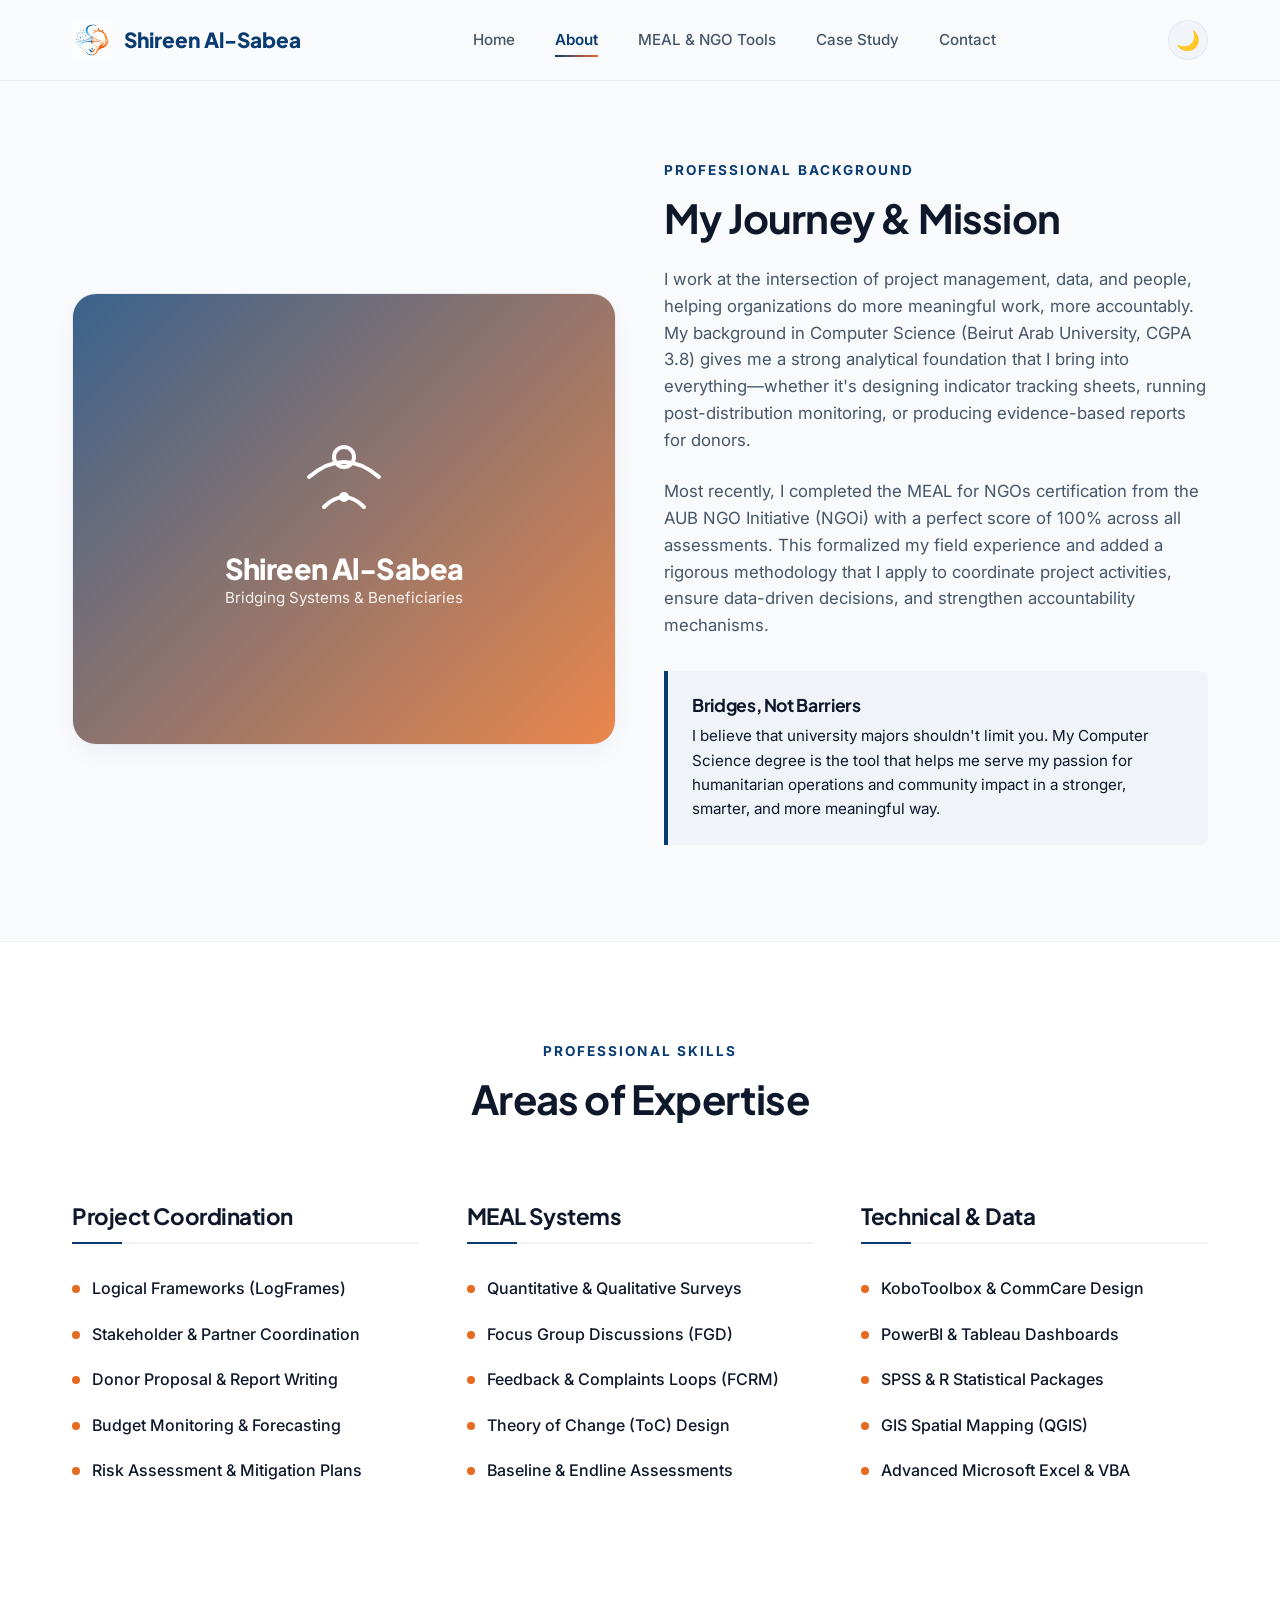
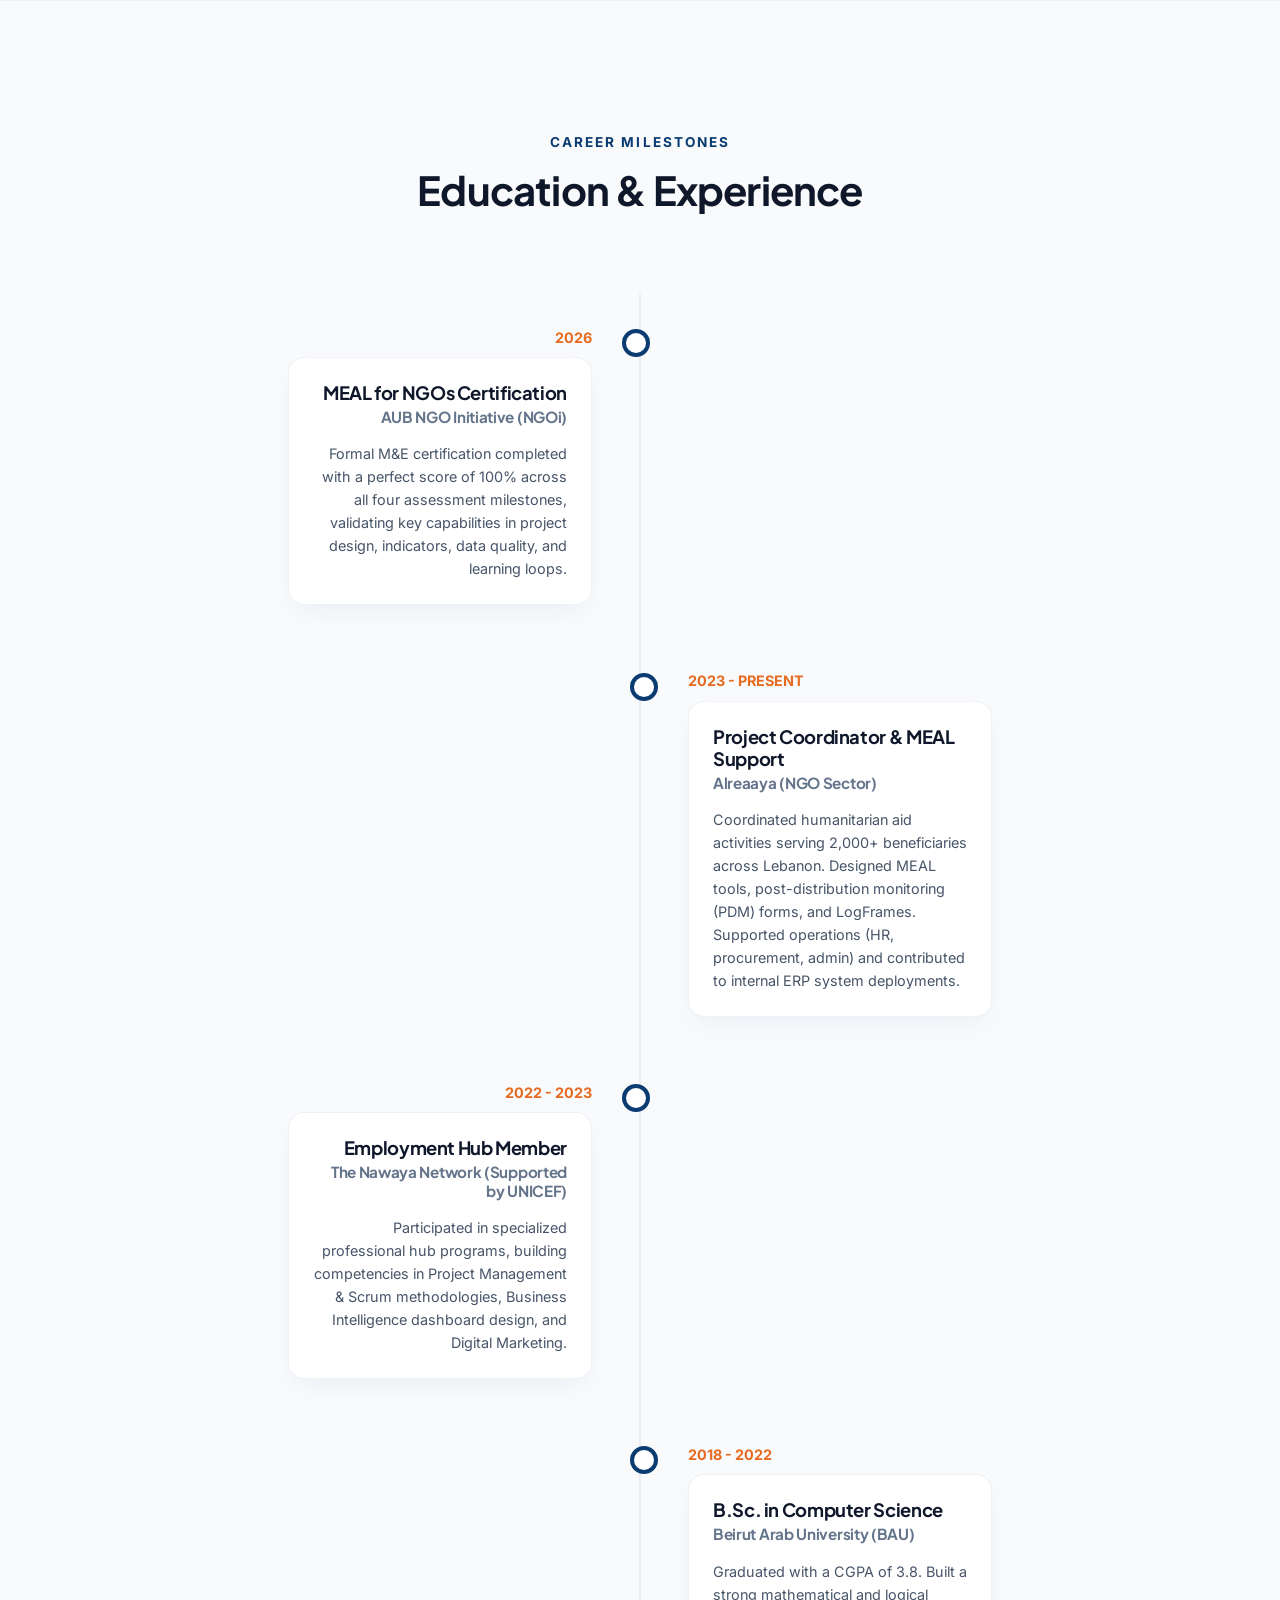
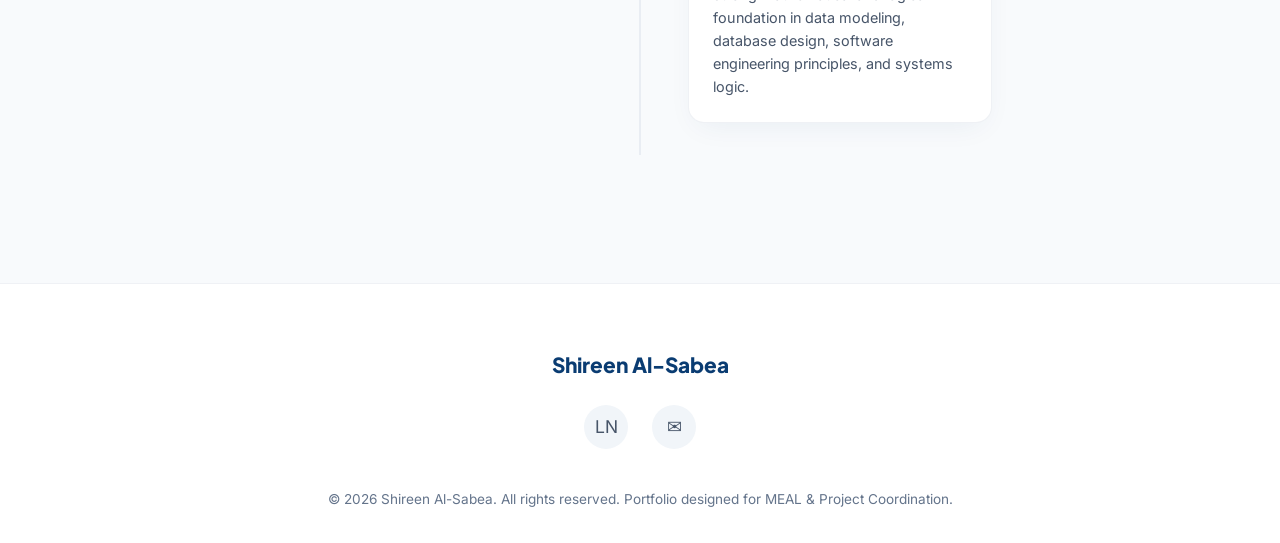
==== about.html @ cafe4083 "Add files via upload" ====
<!DOCTYPE html>
<html lang="en">
<head>
    <meta charset="UTF-8">
    <meta name="viewport" content="width=device-width, initial-scale=1.0">
    <title>About Shireen Al-Sabea | MEAL & Projects Coordinator</title>
    <meta name="description" content="Learn more about Shireen Al-Sabea's background, professional experience, skills, and ethics in Monitoring, Evaluation, and Project Coordination.">
    <link rel="stylesheet" href="css/style.css">
</head>
<body>

    <!-- Header Navigation -->
    <header class="header">
        <div class="container nav-container">
            <a href="index.html" class="logo-link">
                <div class="logo-img-container" style="position: relative; width: 40px; height: 40px;">
                    <img src="assets/logo.png" alt="Shireen Al-Sabea Logo" class="logo-img" style="position: absolute; top:0; left:0; width:100%; height:100%; object-fit:contain; z-index:2;" onerror="this.style.opacity='0';">
                    <svg viewBox="0 0 100 100" style="position: absolute; top:0; left:0; width:100%; height:100%; fill:none; stroke-linecap:round; stroke-linejoin:round; z-index:1;">
                        <path d="M50,12 C75,12 80,32 50,50 C20,68 25,88 50,88" stroke="url(#logo-grad)" stroke-width="4" stroke-linecap="round" opacity="0.85"/>
                        <line x1="26" y1="36" x2="16" y2="48" stroke="#0A3C72" stroke-width="1.5"/>
                        <line x1="16" y1="48" x2="28" y2="60" stroke="#0A3C72" stroke-width="1.5"/>
                        <line x1="26" y1="36" x2="28" y2="60" stroke="#0A3C72" stroke-width="1.5"/>
                        <circle cx="26" cy="36" r="3.5" fill="#0A3C72"/>
                        <circle cx="16" cy="48" r="3.5" fill="#0A3C72"/>
                        <circle cx="28" cy="60" r="3.5" fill="#0A3C72"/>
                        <circle cx="74" cy="36" r="4.5" fill="#E66A1F"/>
                        <path d="M65,48 Q74,42 83,48" stroke="#E66A1F" stroke-width="2.5"/>
                        <path d="M60,62 Q74,52 88,62" stroke="#E66A1F" stroke-width="2.5"/>
                        <path d="M22,54 Q50,32 78,54" stroke="#0A3C72" stroke-width="3"/>
                        <path d="M22,60 Q50,42 78,60" stroke="#E66A1F" stroke-width="3"/>
                        <line x1="50" y1="39" x2="50" y2="51" stroke="#0A3C72" stroke-width="2.5"/>
                        <defs>
                            <linearGradient id="logo-grad" x1="0%" y1="0%" x2="100%" y2="100%">
                                <stop offset="0%" stop-color="#0A3C72"/>
                                <stop offset="100%" stop-color="#E66A1F"/>
                            </linearGradient>
                        </defs>
                    </svg>
                </div>
                <span>Shireen Al-Sabea</span>
            </a>
            
            <nav class="nav-links-wrapper">
                <ul class="nav-links">
                    <li class="nav-item"><a href="index.html">Home</a></li>
                    <li class="nav-item"><a href="about.html" class="active">About</a></li>
                    <li class="nav-item"><a href="tools.html">MEAL & NGO Tools</a></li>
                    <li class="nav-item"><a href="case-study.html">Case Study</a></li>
                    <li class="nav-item"><a href="contact.html">Contact</a></li>
                </ul>
            </nav>

            <div class="nav-controls">
                <button class="theme-toggle" aria-label="Toggle Theme">
                    <span class="moon-icon">🌙</span>
                    <span class="sun-icon">☀️</span>
                </button>
                <button class="menu-btn" aria-label="Open Mobile Menu">☰</button>
            </div>
        </div>
    </header>

    <!-- About Hero Section -->
    <section class="section about-hero">
        <div class="container grid-2">
            <div class="reveal-left active">
                <div class="about-img-wrapper">
                    <!-- Placeholder containing thematic visuals -->
                    <div class="about-img-placeholder">
                        <svg viewBox="0 0 100 100" width="100" height="100" style="fill:none; stroke-linecap:round; stroke-linejoin:round; margin-bottom: 1.5rem;">
                            <path d="M15,50 Q50,20 85,50" stroke="#ffffff" stroke-width="4"/>
                            <circle cx="50" cy="30" r="10" stroke="#ffffff" stroke-width="4"/>
                            <path d="M30,80 Q50,60 70,80" stroke="#ffffff" stroke-width="4"/>
                            <circle cx="50" cy="70" r="5" fill="#ffffff"/>
                        </svg>
                        <h3 style="font-family: var(--font-heading); font-size: 1.8rem; font-weight: 800; color: #ffffff;">Shireen Al-Sabea</h3>
                        <p style="color: rgba(255, 255, 255, 0.9); font-size: 0.95rem;">Bridging Systems &amp; Beneficiaries</p>
                    </div>
                </div>
            </div>
            
            <div class="about-details reveal-right active">
                <span class="section-tag">Professional Background</span>
                <h1 class="section-title">My Journey &amp; Mission</h1>
                <p style="color: var(--text-secondary); margin-bottom: 1.5rem; font-size: 1.05rem;">
                    I work at the intersection of project management, data, and people, helping organizations do more meaningful work, more accountably. My background in Computer Science (Beirut Arab University, CGPA 3.8) gives me a strong analytical foundation that I bring into everything—whether it's designing indicator tracking sheets, running post-distribution monitoring, or producing evidence-based reports for donors.
                </p>
                <p style="color: var(--text-secondary); margin-bottom: 2rem; font-size: 1.05rem;">
                    Most recently, I completed the MEAL for NGOs certification from the AUB NGO Initiative (NGOi) with a perfect score of 100% across all assessments. This formalized my field experience and added a rigorous methodology that I apply to coordinate project activities, ensure data-driven decisions, and strengthen accountability mechanisms.
                </p>
                <div class="callout" style="margin-top: 0;">
                    <h4>Bridges, Not Barriers</h4>
                    <p>I believe that university majors shouldn't limit you. My Computer Science degree is the tool that helps me serve my passion for humanitarian operations and community impact in a stronger, smarter, and more meaningful way.</p>
                </div>
            </div>
        </div>
    </section>

    <!-- Skills Matrix Section -->
    <section class="skills-matrix-section">
        <div class="container">
            <div style="text-align: center; margin-bottom: 5rem;">
                <span class="section-tag">Professional Skills</span>
                <h2 class="section-title">Areas of Expertise</h2>
            </div>
            
            <div class="skills-grid reveal stagger-child">
                <!-- PM / Coordination -->
                <div class="skills-col">
                    <h3>Project Coordination</h3>
                    <div class="skill-list-item">
                        <span class="skill-dot"></span>
                        <span>Logical Frameworks (LogFrames)</span>
                    </div>
                    <div class="skill-list-item">
                        <span class="skill-dot"></span>
                        <span>Stakeholder &amp; Partner Coordination</span>
                    </div>
                    <div class="skill-list-item">
                        <span class="skill-dot"></span>
                        <span>Donor Proposal &amp; Report Writing</span>
                    </div>
                    <div class="skill-list-item">
                        <span class="skill-dot"></span>
                        <span>Budget Monitoring &amp; Forecasting</span>
                    </div>
                    <div class="skill-list-item">
                        <span class="skill-dot"></span>
                        <span>Risk Assessment &amp; Mitigation Plans</span>
                    </div>
                </div>
                
                <!-- MEAL -->
                <div class="skills-col">
                    <h3>MEAL Systems</h3>
                    <div class="skill-list-item">
                        <span class="skill-dot"></span>
                        <span>Quantitative &amp; Qualitative Surveys</span>
                    </div>
                    <div class="skill-list-item">
                        <span class="skill-dot"></span>
                        <span>Focus Group Discussions (FGD)</span>
                    </div>
                    <div class="skill-list-item">
                        <span class="skill-dot"></span>
                        <span>Feedback &amp; Complaints Loops (FCRM)</span>
                    </div>
                    <div class="skill-list-item">
                        <span class="skill-dot"></span>
                        <span>Theory of Change (ToC) Design</span>
                    </div>
                    <div class="skill-list-item">
                        <span class="skill-dot"></span>
                        <span>Baseline &amp; Endline Assessments</span>
                    </div>
                </div>
                
                <!-- Technical / Analytical -->
                <div class="skills-col">
                    <h3>Technical &amp; Data</h3>
                    <div class="skill-list-item">
                        <span class="skill-dot"></span>
                        <span>KoboToolbox &amp; CommCare Design</span>
                    </div>
                    <div class="skill-list-item">
                        <span class="skill-dot"></span>
                        <span>PowerBI &amp; Tableau Dashboards</span>
                    </div>
                    <div class="skill-list-item">
                        <span class="skill-dot"></span>
                        <span>SPSS &amp; R Statistical Packages</span>
                    </div>
                    <div class="skill-list-item">
                        <span class="skill-dot"></span>
                        <span>GIS Spatial Mapping (QGIS)</span>
                    </div>
                    <div class="skill-list-item">
                        <span class="skill-dot"></span>
                        <span>Advanced Microsoft Excel &amp; VBA</span>
                    </div>
                </div>
            </div>
        </div>
    </section>

    <!-- Professional Timeline -->
    <section class="section">
        <div class="container">
            <div style="text-align: center; margin-bottom: 5rem;">
                <span class="section-tag">Career Milestones</span>
                <h2 class="section-title">Education &amp; Experience</h2>
            </div>
            
            <div class="timeline reveal">
                <!-- Timeline Item 1 -->
                <div class="timeline-item left">
                    <div class="timeline-date">2026</div>
                    <div class="timeline-content">
                        <h4>MEAL for NGOs Certification</h4>
                        <h5>AUB NGO Initiative (NGOi)</h5>
                        <p>Formal M&amp;E certification completed with a perfect score of 100% across all four assessment milestones, validating key capabilities in project design, indicators, data quality, and learning loops.</p>
                    </div>
                </div>

                <!-- Timeline Item 2 -->
                <div class="timeline-item right">
                    <div class="timeline-date">2023 - PRESENT</div>
                    <div class="timeline-content">
                        <h4>Project Coordinator &amp; MEAL Support</h4>
                        <h5>Alreaaya (NGO Sector)</h5>
                        <p>Coordinated humanitarian aid activities serving 2,000+ beneficiaries across Lebanon. Designed MEAL tools, post-distribution monitoring (PDM) forms, and LogFrames. Supported operations (HR, procurement, admin) and contributed to internal ERP system deployments.</p>
                    </div>
                </div>
                
                <!-- Timeline Item 3 -->
                <div class="timeline-item left">
                    <div class="timeline-date">2022 - 2023</div>
                    <div class="timeline-content">
                        <h4>Employment Hub Member</h4>
                        <h5>The Nawaya Network (Supported by UNICEF)</h5>
                        <p>Participated in specialized professional hub programs, building competencies in Project Management &amp; Scrum methodologies, Business Intelligence dashboard design, and Digital Marketing.</p>
                    </div>
                </div>
                
                <!-- Timeline Item 4 -->
                <div class="timeline-item right">
                    <div class="timeline-date">2018 - 2022</div>
                    <div class="timeline-content">
                        <h4>B.Sc. in Computer Science</h4>
                        <h5>Beirut Arab University (BAU)</h5>
                        <p>Graduated with a CGPA of 3.8. Built a strong mathematical and logical foundation in data modeling, database design, software engineering principles, and systems logic.</p>
                    </div>
                </div>
            </div>
        </div>
    </section>

    <!-- Footer -->
    <footer class="footer">
        <div class="container">
            <a href="index.html" class="footer-logo">
                <span style="color: var(--primary-blue)">Shireen Al-Sabea</span>
            </a>
            <ul class="footer-socials">
                <li><a href="https://www.linkedin.com/in/shireenalsabea" target="_blank" aria-label="LinkedIn">LN</a></li>
                <li><a href="mailto:sabeashireen@gmail.com" aria-label="Email">✉</a></li>
            </ul>
            <p class="footer-copyright">&copy; 2026 Shireen Al-Sabea. All rights reserved. Portfolio designed for MEAL &amp; Project Coordination.</p>
        </div>
    </footer>

    <script src="js/main.js"></script>
</body>
</html>
---- css/style.css ----
/* 
   Shireen Al-Sabea - Portfolio CSS
   Designed with a Clean Glassmorphic Aesthetic, Responsive Layouts, and Fluid Animations.
   Colors inspired by the Logo: Deep Blue (Data/Analysis) and Warm Orange (Community/Impact).
*/

@import url('https://fonts.googleapis.com/css2?family=Inter:wght@300;400;500;600;700&family=Plus+Jakarta+Sans:wght@400;500;600;700;800&display=swap');

/* --- Theme Variables --- */
:root {
    /* Color Palette */
    --primary-blue-rgb: 10, 60, 114;
    --primary-blue: rgb(var(--primary-blue-rgb));
    
    --secondary-orange-rgb: 230, 106, 31;
    --secondary-orange: rgb(var(--secondary-orange-rgb));
    
    --accent-blue-rgb: 0, 163, 224;
    --accent-blue: rgb(var(--accent-blue-rgb));

    /* Light Theme Defaults */
    --bg-primary: #f8fafc;
    --bg-secondary: #ffffff;
    --bg-tertiary: #f1f5f9;
    --text-primary: #0f172a;
    --text-secondary: #475569;
    --text-muted: #64748b;
    --border-color: rgba(148, 163, 184, 0.15);
    --glass-bg: rgba(255, 255, 255, 0.7);
    --glass-border: rgba(255, 255, 255, 0.5);
    --glass-shadow: rgba(15, 23, 42, 0.05);
    --card-shadow: 0 10px 30px -10px rgba(10, 60, 114, 0.08);
    --hover-shadow: 0 20px 40px -15px rgba(230, 106, 31, 0.15);
    --navbar-bg: rgba(248, 250, 252, 0.8);

    /* UI Settings */
    --radius-sm: 8px;
    --radius-md: 16px;
    --radius-lg: 24px;
    --transition-fast: 0.2s ease;
    --transition-normal: 0.4s cubic-bezier(0.16, 1, 0.3, 1);
    --transition-slow: 0.6s cubic-bezier(0.16, 1, 0.3, 1);
    --font-heading: 'Plus Jakarta Sans', sans-serif;
    --font-body: 'Inter', sans-serif;
}

[data-theme="dark"] {
    /* Dark Theme Override */
    --bg-primary: #090d16;
    --bg-secondary: #0f172a;
    --bg-tertiary: #1e293b;
    --text-primary: #f8fafc;
    --text-secondary: #cbd5e1;
    --text-muted: #94a3b8;
    --border-color: rgba(255, 255, 255, 0.08);
    --glass-bg: rgba(15, 23, 42, 0.75);
    --glass-border: rgba(255, 255, 255, 0.05);
    --glass-shadow: rgba(0, 0, 0, 0.3);
    --card-shadow: 0 10px 30px -10px rgba(0, 0, 0, 0.3);
    --hover-shadow: 0 20px 40px -15px rgba(230, 106, 31, 0.25);
    --navbar-bg: rgba(9, 13, 22, 0.85);
}

/* --- Core Reset --- */
* {
    margin: 0;
    padding: 0;
    box-sizing: border-box;
}

html {
    scroll-behavior: smooth;
    font-size: 16px;
}

body {
    background-color: var(--bg-primary);
    color: var(--text-primary);
    font-family: var(--font-body);
    line-height: 1.6;
    overflow-x: hidden;
    transition: background-color var(--transition-normal), color var(--transition-normal);
}

h1, h2, h3, h4, h5, h6 {
    font-family: var(--font-heading);
    font-weight: 700;
    letter-spacing: -0.02em;
    line-height: 1.2;
    color: var(--text-primary);
}

a {
    color: inherit;
    text-decoration: none;
    transition: color var(--transition-fast);
}

img {
    max-width: 100%;
    height: auto;
    display: block;
}

/* --- Layout Utilities --- */
.container {
    max-width: 1200px;
    margin: 0 auto;
    padding: 0 2rem;
    position: relative;
}

.section {
    padding: 8rem 0;
    position: relative;
}

.grid-2 {
    display: grid;
    grid-template-columns: repeat(2, 1fr);
    gap: 3rem;
    align-items: center;
}

.grid-3 {
    display: grid;
    grid-template-columns: repeat(3, 1fr);
    gap: 2rem;
}

.flex-center {
    display: flex;
    justify-content: center;
    align-items: center;
}

.text-gradient-blue {
    background: linear-gradient(135deg, var(--primary-blue), var(--accent-blue));
    -webkit-background-clip: text;
    -webkit-text-fill-color: transparent;
}

.text-gradient-orange {
    background: linear-gradient(135deg, var(--secondary-orange), #ff9800);
    -webkit-background-clip: text;
    -webkit-text-fill-color: transparent;
}

/* --- Navigation Header --- */
.header {
    position: fixed;
    top: 0;
    left: 0;
    width: 100%;
    z-index: 1000;
    background-color: var(--navbar-bg);
    backdrop-filter: blur(16px);
    -webkit-backdrop-filter: blur(16px);
    border-bottom: 1px solid var(--border-color);
    transition: padding var(--transition-normal), background-color var(--transition-normal);
    padding: 1.25rem 0;
}

.header.scrolled {
    padding: 0.75rem 0;
    box-shadow: 0 4px 30px rgba(0, 0, 0, 0.03);
}

.nav-container {
    display: flex;
    justify-content: space-between;
    align-items: center;
}

.logo-link {
    display: flex;
    align-items: center;
    gap: 0.75rem;
    font-family: var(--font-heading);
    font-weight: 800;
    font-size: 1.3rem;
    color: var(--primary-blue);
}

[data-theme="dark"] .logo-link {
    color: #ffffff;
}

.logo-img {
    height: 40px;
    width: 40px;
    object-fit: contain;
    transition: transform var(--transition-normal);
}

.logo-link:hover .logo-img {
    transform: rotate(5deg) scale(1.05);
}

.nav-links {
    display: flex;
    align-items: center;
    gap: 2.5rem;
    list-style: none;
}

.nav-item a {
    font-size: 0.95rem;
    font-weight: 500;
    color: var(--text-secondary);
    position: relative;
    padding: 0.5rem 0;
}

.nav-item a::after {
    content: '';
    position: absolute;
    bottom: 0;
    left: 0;
    width: 0;
    height: 2px;
    background: linear-gradient(90deg, var(--primary-blue), var(--secondary-orange));
    transition: width var(--transition-fast);
}

.nav-item a:hover {
    color: var(--text-primary);
}

.nav-item a.active {
    color: var(--primary-blue);
    font-weight: 600;
}

[data-theme="dark"] .nav-item a.active {
    color: #ffffff;
}

.nav-item a.active::after {
    width: 100%;
}

.nav-item a:hover::after {
    width: 100%;
}

/* Theme & Menu Controls */
.nav-controls {
    display: flex;
    align-items: center;
    gap: 1.5rem;
}

.theme-toggle {
    background: none;
    border: none;
    color: var(--text-primary);
    cursor: pointer;
    font-size: 1.2rem;
    width: 40px;
    height: 40px;
    border-radius: 50%;
    background-color: var(--bg-tertiary);
    display: flex;
    justify-content: center;
    align-items: center;
    transition: background-color var(--transition-fast), transform var(--transition-normal);
    border: 1px solid var(--border-color);
}

.theme-toggle:hover {
    transform: scale(1.05);
    background-color: var(--border-color);
}

.theme-toggle .sun-icon {
    display: none;
}

[data-theme="dark"] .theme-toggle .moon-icon {
    display: none;
}

[data-theme="dark"] .theme-toggle .sun-icon {
    display: block;
}

.menu-btn {
    display: none;
    background: none;
    border: none;
    color: var(--text-primary);
    font-size: 1.5rem;
    cursor: pointer;
}

/* --- Buttons & UI Elements --- */
.btn {
    display: inline-flex;
    align-items: center;
    gap: 0.75rem;
    padding: 0.85rem 1.75rem;
    font-size: 0.95rem;
    font-weight: 600;
    border-radius: var(--radius-sm);
    cursor: pointer;
    transition: transform var(--transition-fast), box-shadow var(--transition-fast), background var(--transition-fast);
    border: none;
    font-family: var(--font-heading);
}

.btn-primary {
    background: linear-gradient(135deg, var(--primary-blue), #0b4e8c);
    color: #ffffff;
    box-shadow: 0 4px 15px rgba(10, 60, 114, 0.2);
}

.btn-primary:hover {
    transform: translateY(-2px);
    box-shadow: 0 8px 25px rgba(10, 60, 114, 0.3);
    background: linear-gradient(135deg, #0b4e8c, var(--primary-blue));
}

.btn-secondary {
    background: linear-gradient(135deg, var(--secondary-orange), #d15c15);
    color: #ffffff;
    box-shadow: 0 4px 15px rgba(230, 106, 31, 0.2);
}

.btn-secondary:hover {
    transform: translateY(-2px);
    box-shadow: 0 8px 25px rgba(230, 106, 31, 0.35);
    background: linear-gradient(135deg, #d15c15, var(--secondary-orange));
}

.btn-outline {
    background: transparent;
    color: var(--text-primary);
    border: 2px solid var(--border-color);
}

.btn-outline:hover {
    border-color: var(--primary-blue);
    background-color: rgba(10, 60, 114, 0.05);
    transform: translateY(-2px);
}

/* --- Animations & Scroll Triggers --- */
.reveal {
    opacity: 0;
    transform: translateY(40px);
    transition: opacity var(--transition-slow), transform var(--transition-slow);
}

.reveal.active {
    opacity: 1;
    transform: translateY(0);
}

.reveal-left {
    opacity: 0;
    transform: translateX(-50px);
    transition: opacity var(--transition-slow), transform var(--transition-slow);
}

.reveal-left.active {
    opacity: 1;
    transform: translateX(0);
}

.reveal-right {
    opacity: 0;
    transform: translateX(50px);
    transition: opacity var(--transition-slow), transform var(--transition-slow);
}

.reveal-right.active {
    opacity: 1;
    transform: translateX(0);
}

.stagger-child > * {
    opacity: 0;
    transform: translateY(20px);
    transition: opacity var(--transition-normal), transform var(--transition-normal);
}

.stagger-child.active > * {
    opacity: 1;
    transform: translateY(0);
}

.stagger-child.active > *:nth-child(1) { transition-delay: 0.1s; }
.stagger-child.active > *:nth-child(2) { transition-delay: 0.2s; }
.stagger-child.active > *:nth-child(3) { transition-delay: 0.3s; }
.stagger-child.active > *:nth-child(4) { transition-delay: 0.4s; }
.stagger-child.active > *:nth-child(5) { transition-delay: 0.5s; }

/* --- Hero Section --- */
.hero {
    height: 100vh;
    min-height: 700px;
    display: flex;
    align-items: center;
    background-image: radial-gradient(circle at 10% 20%, rgba(10, 60, 114, 0.03) 0%, transparent 40%),
                      radial-gradient(circle at 90% 80%, rgba(230, 106, 31, 0.03) 0%, transparent 40%);
    padding-top: 5rem;
}

.hero-subtitle {
    font-size: 1.1rem;
    font-weight: 700;
    letter-spacing: 0.1em;
    text-transform: uppercase;
    color: var(--secondary-orange);
    margin-bottom: 1rem;
}

.hero-title {
    font-size: 4rem;
    line-height: 1.1;
    margin-bottom: 1.5rem;
}

.hero-description {
    font-size: 1.15rem;
    color: var(--text-secondary);
    margin-bottom: 2.5rem;
    max-width: 540px;
}

.hero-buttons {
    display: flex;
    gap: 1.5rem;
}

.hero-visual {
    position: relative;
    width: 100%;
    height: 400px;
    display: flex;
    justify-content: center;
    align-items: center;
}

/* Glassmorphism Cards */
.glass-card {
    background: var(--glass-bg);
    backdrop-filter: blur(12px);
    -webkit-backdrop-filter: blur(12px);
    border: 1px solid var(--glass-border);
    border-radius: var(--radius-md);
    box-shadow: var(--glass-shadow);
    padding: 2.5rem;
    transition: transform var(--transition-normal), box-shadow var(--transition-normal), border-color var(--transition-fast);
}

.glass-card:hover {
    transform: translateY(-5px);
    box-shadow: var(--hover-shadow);
    border-color: rgba(230, 106, 31, 0.2);
}

/* --- About Summary Section --- */
.section-tag {
    font-size: 0.85rem;
    font-weight: 700;
    text-transform: uppercase;
    letter-spacing: 0.15em;
    color: var(--primary-blue);
    display: inline-block;
    margin-bottom: 0.75rem;
}

[data-theme="dark"] .section-tag {
    color: var(--accent-blue);
}

.section-title {
    font-size: 2.5rem;
    margin-bottom: 1.5rem;
}

.section-subtitle {
    color: var(--text-secondary);
    font-size: 1.1rem;
    max-width: 650px;
    margin-bottom: 4rem;
}

.about-features {
    display: grid;
    grid-template-columns: repeat(3, 1fr);
    gap: 2rem;
    margin-top: 4rem;
}

.feature-card {
    padding: 2.5rem 2rem;
    border-radius: var(--radius-md);
    background-color: var(--bg-secondary);
    border: 1px solid var(--border-color);
    transition: transform var(--transition-normal), box-shadow var(--transition-normal);
}

.feature-card:hover {
    transform: translateY(-5px);
    box-shadow: var(--card-shadow);
}

.feature-icon {
    font-size: 2rem;
    color: var(--primary-blue);
    margin-bottom: 1.5rem;
    display: inline-flex;
    padding: 0.75rem;
    background-color: rgba(10, 60, 114, 0.06);
    border-radius: var(--radius-sm);
}

[data-theme="dark"] .feature-icon {
    color: var(--accent-blue);
    background-color: rgba(0, 163, 224, 0.1);
}

.feature-card h3 {
    font-size: 1.25rem;
    margin-bottom: 0.75rem;
}

.feature-card p {
    color: var(--text-secondary);
    font-size: 0.95rem;
}

/* --- Tools Page Layout --- */
.tools-filter-container {
    display: flex;
    justify-content: center;
    gap: 1rem;
    margin-bottom: 3rem;
}

.filter-btn {
    padding: 0.6rem 1.5rem;
    font-size: 0.9rem;
    font-weight: 600;
    background-color: var(--bg-secondary);
    border: 1px solid var(--border-color);
    color: var(--text-secondary);
    border-radius: 30px;
    cursor: pointer;
    transition: all var(--transition-fast);
}

.filter-btn:hover, .filter-btn.active {
    background-color: var(--primary-blue);
    color: #ffffff;
    border-color: var(--primary-blue);
    box-shadow: 0 4px 10px rgba(10, 60, 114, 0.15);
}

.tools-grid {
    display: grid;
    grid-template-columns: repeat(auto-fill, minmax(280px, 1fr));
    gap: 2rem;
}

.tool-card {
    background-color: var(--bg-secondary);
    border: 1px solid var(--border-color);
    border-radius: var(--radius-md);
    padding: 2rem;
    transition: transform var(--transition-normal), box-shadow var(--transition-normal), border-color var(--transition-fast);
    display: flex;
    flex-direction: column;
    height: 100%;
}

.tool-card:hover {
    transform: translateY(-5px);
    box-shadow: var(--card-shadow);
    border-color: rgba(10, 60, 114, 0.2);
}

.tool-header {
    display: flex;
    justify-content: space-between;
    align-items: center;
    margin-bottom: 1.25rem;
}

.tool-logo-placeholder {
    width: 48px;
    height: 48px;
    border-radius: var(--radius-sm);
    background-color: rgba(10, 60, 114, 0.05);
    display: flex;
    align-items: center;
    justify-content: center;
    font-size: 1.5rem;
    color: var(--primary-blue);
}

[data-theme="dark"] .tool-logo-placeholder {
    color: var(--accent-blue);
    background-color: rgba(0, 163, 224, 0.1);
}

.tool-category-badge {
    font-size: 0.75rem;
    font-weight: 700;
    text-transform: uppercase;
    padding: 0.25rem 0.75rem;
    border-radius: 20px;
    background-color: rgba(230, 106, 31, 0.1);
    color: var(--secondary-orange);
}

.tool-card h3 {
    font-size: 1.25rem;
    margin-bottom: 0.75rem;
}

.tool-card p {
    color: var(--text-secondary);
    font-size: 0.9rem;
    margin-bottom: 1.5rem;
    flex-grow: 1;
}

.tool-proficiency-label {
    display: flex;
    justify-content: space-between;
    font-size: 0.8rem;
    font-weight: 600;
    color: var(--text-muted);
    margin-bottom: 0.4rem;
}

.tool-proficiency-bar {
    height: 6px;
    background-color: var(--bg-tertiary);
    border-radius: 10px;
    overflow: hidden;
    position: relative;
}

.tool-proficiency-fill {
    height: 100%;
    border-radius: 10px;
    background: linear-gradient(90deg, var(--primary-blue), var(--accent-blue));
    width: 0%;
    transition: width 1.5s cubic-bezier(0.16, 1, 0.3, 1);
}

/* --- About Page Detailed Styles --- */
.about-hero {
    padding-top: 10rem;
    padding-bottom: 4rem;
}

.about-img-wrapper {
    position: relative;
    border-radius: var(--radius-lg);
    overflow: hidden;
    box-shadow: var(--card-shadow);
    border: 1px solid var(--border-color);
}

.about-img-placeholder {
    background: linear-gradient(135deg, rgba(10, 60, 114, 0.8), rgba(230, 106, 31, 0.8));
    height: 450px;
    width: 100%;
    display: flex;
    flex-direction: column;
    justify-content: center;
    align-items: center;
    color: white;
    padding: 2rem;
    text-align: center;
}

.about-details {
    display: flex;
    flex-direction: column;
    justify-content: center;
}

.skills-matrix-section {
    padding: 6rem 0;
    background-color: var(--bg-secondary);
    border-top: 1px solid var(--border-color);
    border-bottom: 1px solid var(--border-color);
}

.skills-grid {
    display: grid;
    grid-template-columns: repeat(3, 1fr);
    gap: 3rem;
}

.skills-col h3 {
    font-size: 1.4rem;
    margin-bottom: 2rem;
    padding-bottom: 0.75rem;
    border-bottom: 2px solid var(--border-color);
    position: relative;
}

.skills-col h3::after {
    content: '';
    position: absolute;
    bottom: -2px;
    left: 0;
    width: 50px;
    height: 2px;
    background-color: var(--primary-blue);
}

.skill-list-item {
    display: flex;
    align-items: center;
    gap: 0.75rem;
    margin-bottom: 1.25rem;
    font-weight: 500;
}

.skill-dot {
    width: 8px;
    height: 8px;
    border-radius: 50%;
    background-color: var(--secondary-orange);
}

/* Timeline */
.timeline {
    position: relative;
    max-width: 800px;
    margin: 4rem auto 0 auto;
}

.timeline::after {
    content: '';
    position: absolute;
    width: 2px;
    background-color: var(--border-color);
    top: 0;
    bottom: 0;
    left: 50%;
    margin-left: -1px;
}

.timeline-item {
    padding: 2rem 3rem;
    position: relative;
    background-color: transparent;
    width: 50%;
}

.timeline-item::after {
    content: '';
    position: absolute;
    width: 20px;
    height: 20px;
    right: -10px;
    background-color: var(--bg-secondary);
    border: 4px solid var(--primary-blue);
    top: 2.2rem;
    border-radius: 50%;
    z-index: 1;
    transition: transform var(--transition-fast);
}

.timeline-item:hover::after {
    transform: scale(1.2);
    border-color: var(--secondary-orange);
}

.left {
    left: 0;
    text-align: right;
}

.right {
    left: 50%;
}

.right::after {
    left: -10px;
}

.timeline-date {
    font-size: 0.9rem;
    font-weight: 700;
    color: var(--secondary-orange);
    margin-bottom: 0.5rem;
}

.timeline-content {
    background-color: var(--bg-secondary);
    padding: 1.5rem;
    border-radius: var(--radius-md);
    border: 1px solid var(--border-color);
    box-shadow: var(--card-shadow);
}

.timeline-content h4 {
    font-size: 1.15rem;
    margin-bottom: 0.25rem;
}

.timeline-content h5 {
    font-size: 0.95rem;
    color: var(--text-muted);
    margin-bottom: 1rem;
}

.timeline-content p {
    font-size: 0.9rem;
    color: var(--text-secondary);
}

/* --- Case Study Layout --- */
.case-study-hero {
    padding-top: 12rem;
    padding-bottom: 6rem;
    background: linear-gradient(185deg, rgba(10, 60, 114, 0.05), transparent 70%);
    text-align: center;
}

.case-study-hero h1 {
    font-size: 3.2rem;
    max-width: 900px;
    margin: 1.5rem auto;
}

.case-meta-grid {
    display: flex;
    justify-content: center;
    gap: 4rem;
    margin-top: 3rem;
}

.meta-item {
    text-align: left;
}

.meta-label {
    font-size: 0.8rem;
    text-transform: uppercase;
    letter-spacing: 0.1em;
    color: var(--text-muted);
    font-weight: 600;
}

.meta-value {
    font-size: 1.05rem;
    font-weight: 700;
    color: var(--text-primary);
}

.case-study-body {
    padding: 6rem 0;
}

.case-layout {
    display: grid;
    grid-template-columns: 2.5fr 1fr;
    gap: 4rem;
}

.case-content section {
    margin-bottom: 4.5rem;
}

.case-content section h2 {
    font-size: 2rem;
    margin-bottom: 1.5rem;
    padding-bottom: 0.5rem;
    border-bottom: 2px solid var(--border-color);
}

.case-content p {
    font-size: 1.05rem;
    color: var(--text-secondary);
    margin-bottom: 1.5rem;
}

.case-sidebar {
    position: sticky;
    top: 120px;
    height: fit-content;
}

.sidebar-widget {
    background-color: var(--bg-secondary);
    border: 1px solid var(--border-color);
    border-radius: var(--radius-md);
    padding: 2rem;
    margin-bottom: 2rem;
    box-shadow: var(--card-shadow);
}

.sidebar-widget h3 {
    font-size: 1.2rem;
    margin-bottom: 1.25rem;
    color: var(--primary-blue);
}

[data-theme="dark"] .sidebar-widget h3 {
    color: var(--accent-blue);
}

.sidebar-list {
    list-style: none;
}

.sidebar-list li {
    font-size: 0.95rem;
    color: var(--text-secondary);
    margin-bottom: 0.75rem;
    display: flex;
    align-items: center;
    gap: 0.5rem;
}

.sidebar-list li::before {
    content: '✓';
    color: var(--secondary-orange);
    font-weight: bold;
}

/* Callout Box */
.callout {
    background-color: rgba(10, 60, 114, 0.03);
    border-left: 4px solid var(--primary-blue);
    padding: 1.5rem;
    border-radius: 0 var(--radius-sm) var(--radius-sm) 0;
    margin: 2rem 0;
}

.callout h4 {
    margin-bottom: 0.5rem;
    font-size: 1.1rem;
}

.callout p {
    font-size: 0.95rem;
    margin-bottom: 0;
}

/* MEAL Framework Table */
.meal-table-wrapper {
    overflow-x: auto;
    margin: 2.5rem 0;
    border-radius: var(--radius-sm);
    border: 1px solid var(--border-color);
}

.meal-table {
    width: 100%;
    border-collapse: collapse;
    text-align: left;
    font-size: 0.95rem;
}

.meal-table th {
    background-color: var(--bg-tertiary);
    color: var(--text-primary);
    font-weight: 700;
    padding: 1rem;
    border-bottom: 2px solid var(--border-color);
}

.meal-table td {
    padding: 1rem;
    border-bottom: 1px solid var(--border-color);
    color: var(--text-secondary);
    background-color: var(--bg-secondary);
}

.meal-table tr:last-child td {
    border-bottom: none;
}

/* --- Contact Page Styles --- */
.contact-hero {
    padding-top: 10rem;
    padding-bottom: 6rem;
}

.contact-grid {
    display: grid;
    grid-template-columns: 1fr 1.5fr;
    gap: 4rem;
}

.contact-info {
    display: flex;
    flex-direction: column;
    gap: 2rem;
}

.contact-method {
    display: flex;
    align-items: flex-start;
    gap: 1.25rem;
}

.contact-icon {
    width: 50px;
    height: 50px;
    border-radius: var(--radius-sm);
    background-color: rgba(10, 60, 114, 0.05);
    display: flex;
    align-items: center;
    justify-content: center;
    font-size: 1.3rem;
    color: var(--primary-blue);
    flex-shrink: 0;
}

[data-theme="dark"] .contact-icon {
    color: var(--accent-blue);
    background-color: rgba(0, 163, 224, 0.1);
}

.contact-details h4 {
    font-size: 1rem;
    margin-bottom: 0.25rem;
}

.contact-details p, .contact-details a {
    color: var(--text-secondary);
    font-size: 0.95rem;
}

.contact-form-wrapper {
    background-color: var(--bg-secondary);
    border: 1px solid var(--border-color);
    border-radius: var(--radius-lg);
    padding: 3rem;
    box-shadow: var(--card-shadow);
}

.form-group {
    position: relative;
    margin-bottom: 2rem;
}

.form-input {
    width: 100%;
    padding: 1rem 0;
    border: none;
    border-bottom: 2px solid var(--border-color);
    background-color: transparent;
    color: var(--text-primary);
    font-size: 1rem;
    font-family: var(--font-body);
    transition: border-color var(--transition-fast);
}

.form-input:focus {
    outline: none;
    border-color: var(--primary-blue);
}

.form-label {
    position: absolute;
    top: 1rem;
    left: 0;
    color: var(--text-muted);
    transition: transform var(--transition-fast), color var(--transition-fast);
    pointer-events: none;
}

.form-input:focus ~ .form-label,
.form-input:not(:placeholder-shown) ~ .form-label {
    transform: translateY(-20px) scale(0.85);
    transform-origin: top left;
    color: var(--primary-blue);
}

[data-theme="dark"] .form-input:focus ~ .form-label,
[data-theme="dark"] .form-input:not(:placeholder-shown) ~ .form-label {
    color: var(--accent-blue);
}

textarea.form-input {
    min-height: 120px;
    resize: none;
}

/* --- Footer --- */
.footer {
    background-color: var(--bg-secondary);
    border-top: 1px solid var(--border-color);
    padding: 4rem 0 2rem 0;
    text-align: center;
}

.footer-logo {
    display: inline-flex;
    align-items: center;
    gap: 0.75rem;
    font-family: var(--font-heading);
    font-weight: 800;
    font-size: 1.3rem;
    color: var(--primary-blue);
    margin-bottom: 1.5rem;
}

.footer-socials {
    display: flex;
    justify-content: center;
    gap: 1.5rem;
    margin-bottom: 2.5rem;
    list-style: none;
}

.footer-socials a {
    width: 44px;
    height: 44px;
    border-radius: 50%;
    background-color: var(--bg-tertiary);
    display: flex;
    justify-content: center;
    align-items: center;
    font-size: 1.1rem;
    color: var(--text-secondary);
    transition: background-color var(--transition-fast), color var(--transition-fast), transform var(--transition-normal);
}

.footer-socials a:hover {
    background-color: var(--primary-blue);
    color: #ffffff;
    transform: translateY(-3px);
}

.footer-copyright {
    font-size: 0.85rem;
    color: var(--text-muted);
}

/* --- Responsive Media Queries --- */
@media (max-width: 992px) {
    .grid-2 {
        grid-template-columns: 1fr;
        gap: 4rem;
    }
    
    .grid-3 {
        grid-template-columns: repeat(2, 1fr);
    }
    
    .hero {
        text-align: center;
        height: auto;
        padding-top: 8rem;
        padding-bottom: 6rem;
    }
    
    .hero-description {
        margin-left: auto;
        margin-right: auto;
    }
    
    .hero-buttons {
        justify-content: center;
    }
    
    .about-features {
        grid-template-columns: repeat(2, 1fr);
    }
    
    .skills-grid {
        grid-template-columns: 1fr;
        gap: 2rem;
    }
    
    .timeline::after {
        left: 31px;
    }
    
    .timeline-item {
        width: 100%;
        padding-left: 80px;
        padding-right: 0;
        text-align: left !important;
    }
    
    .timeline-item::after {
        left: 20px;
        right: auto;
    }
    
    .left, .right {
        left: 0;
    }
    
    .case-layout {
        grid-template-columns: 1fr;
    }
    
    .case-sidebar {
        position: static;
    }
    
    .contact-grid {
        grid-template-columns: 1fr;
        gap: 3rem;
    }
}

@media (max-width: 768px) {
    .nav-links {
        display: none; /* Handled via JavaScript Mobile Menu */
    }
    
    .menu-btn {
        display: block;
    }
    
    .grid-3, .about-features {
        grid-template-columns: 1fr;
    }
    
    .hero-title {
        font-size: 2.8rem;
    }
    
    .section-title {
        font-size: 2rem;
    }
    
    .case-study-hero h1 {
        font-size: 2.2rem;
    }
    
    .case-meta-grid {
        flex-direction: column;
        gap: 1.5rem;
        align-items: center;
    }
    
    .contact-form-wrapper {
        padding: 2rem 1.5rem;
    }
}

/* Mobile Nav Styles */
.nav-active .nav-links {
    display: flex;
    flex-direction: column;
    position: fixed;
    top: 75px;
    left: 0;
    width: 100%;
    height: calc(100vh - 75px);
    background-color: var(--bg-primary);
    padding: 3rem 2rem;
    gap: 2rem;
    z-index: 999;
    animation: slideInMobile 0.4s forwards;
    border-top: 1px solid var(--border-color);
}

@keyframes slideInMobile {
    from { opacity: 0; transform: translateY(-10px); }
    to { opacity: 1; transform: translateY(0); }
}
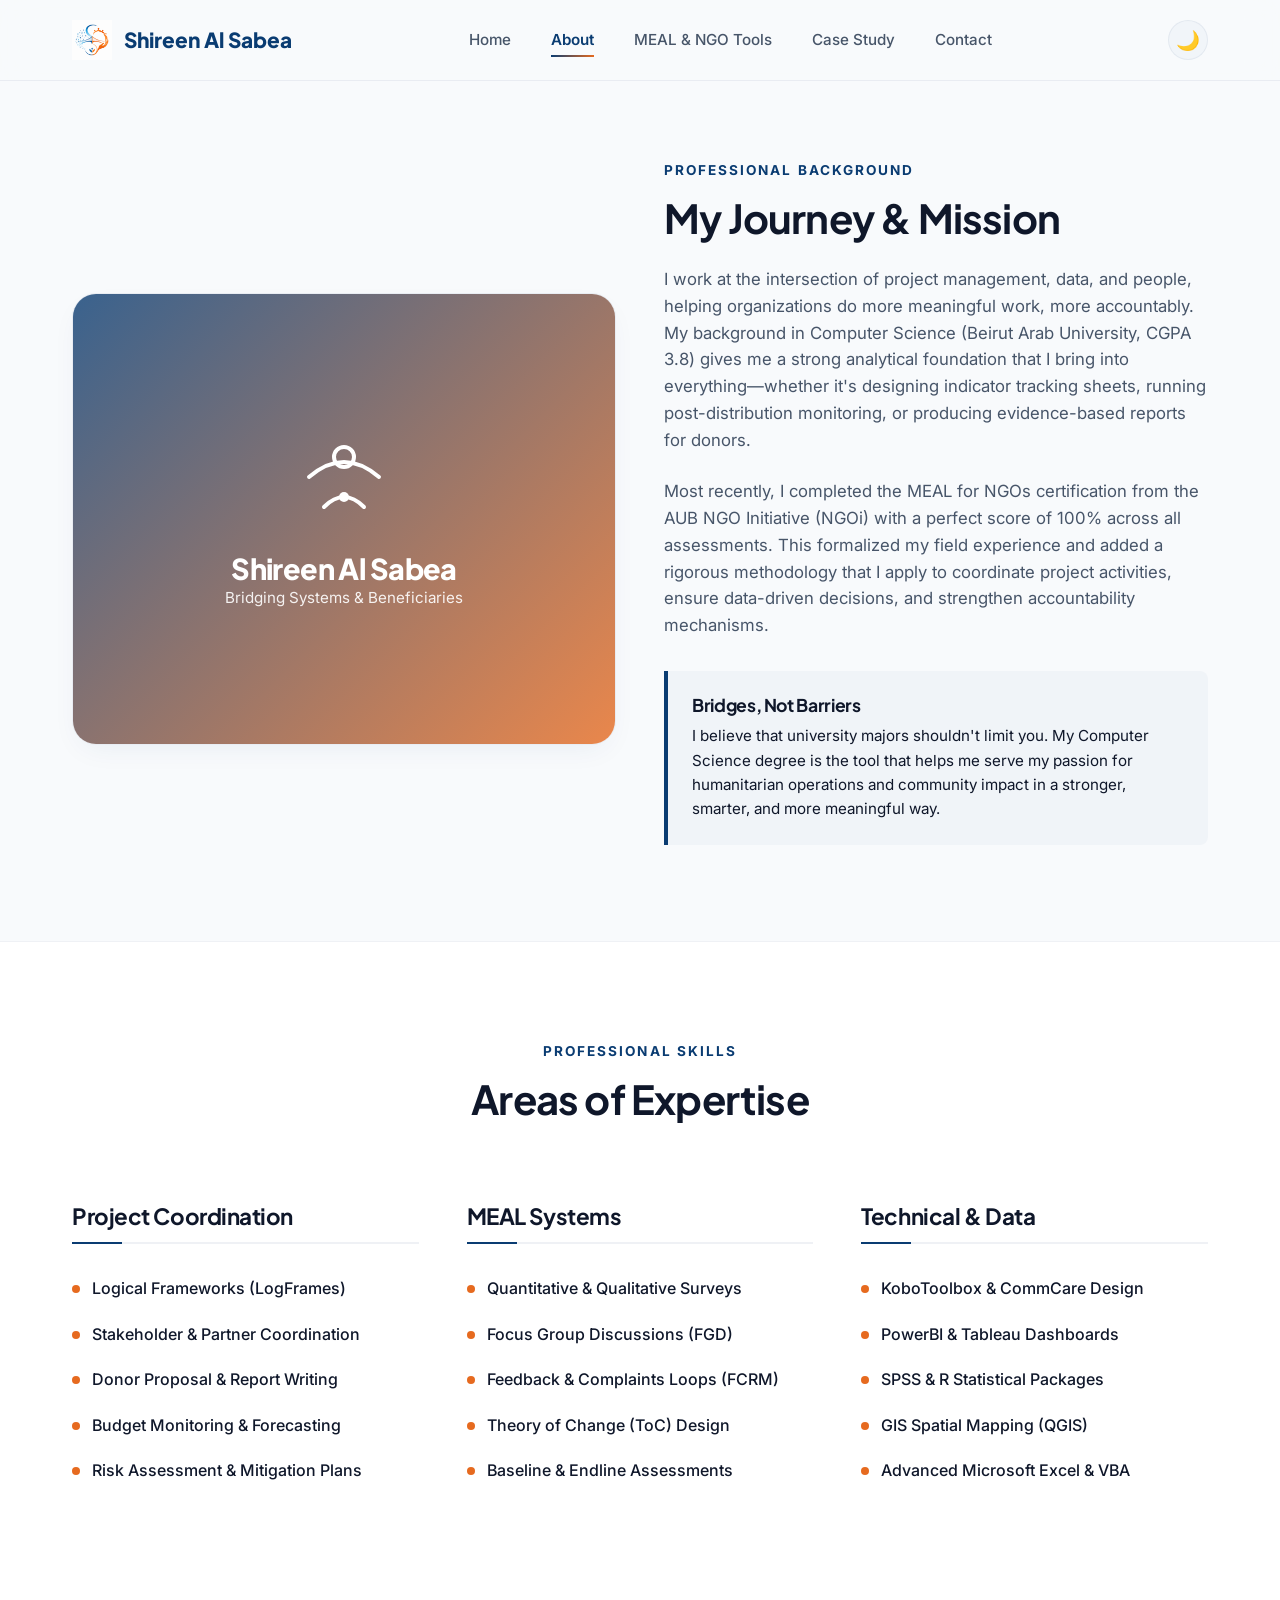
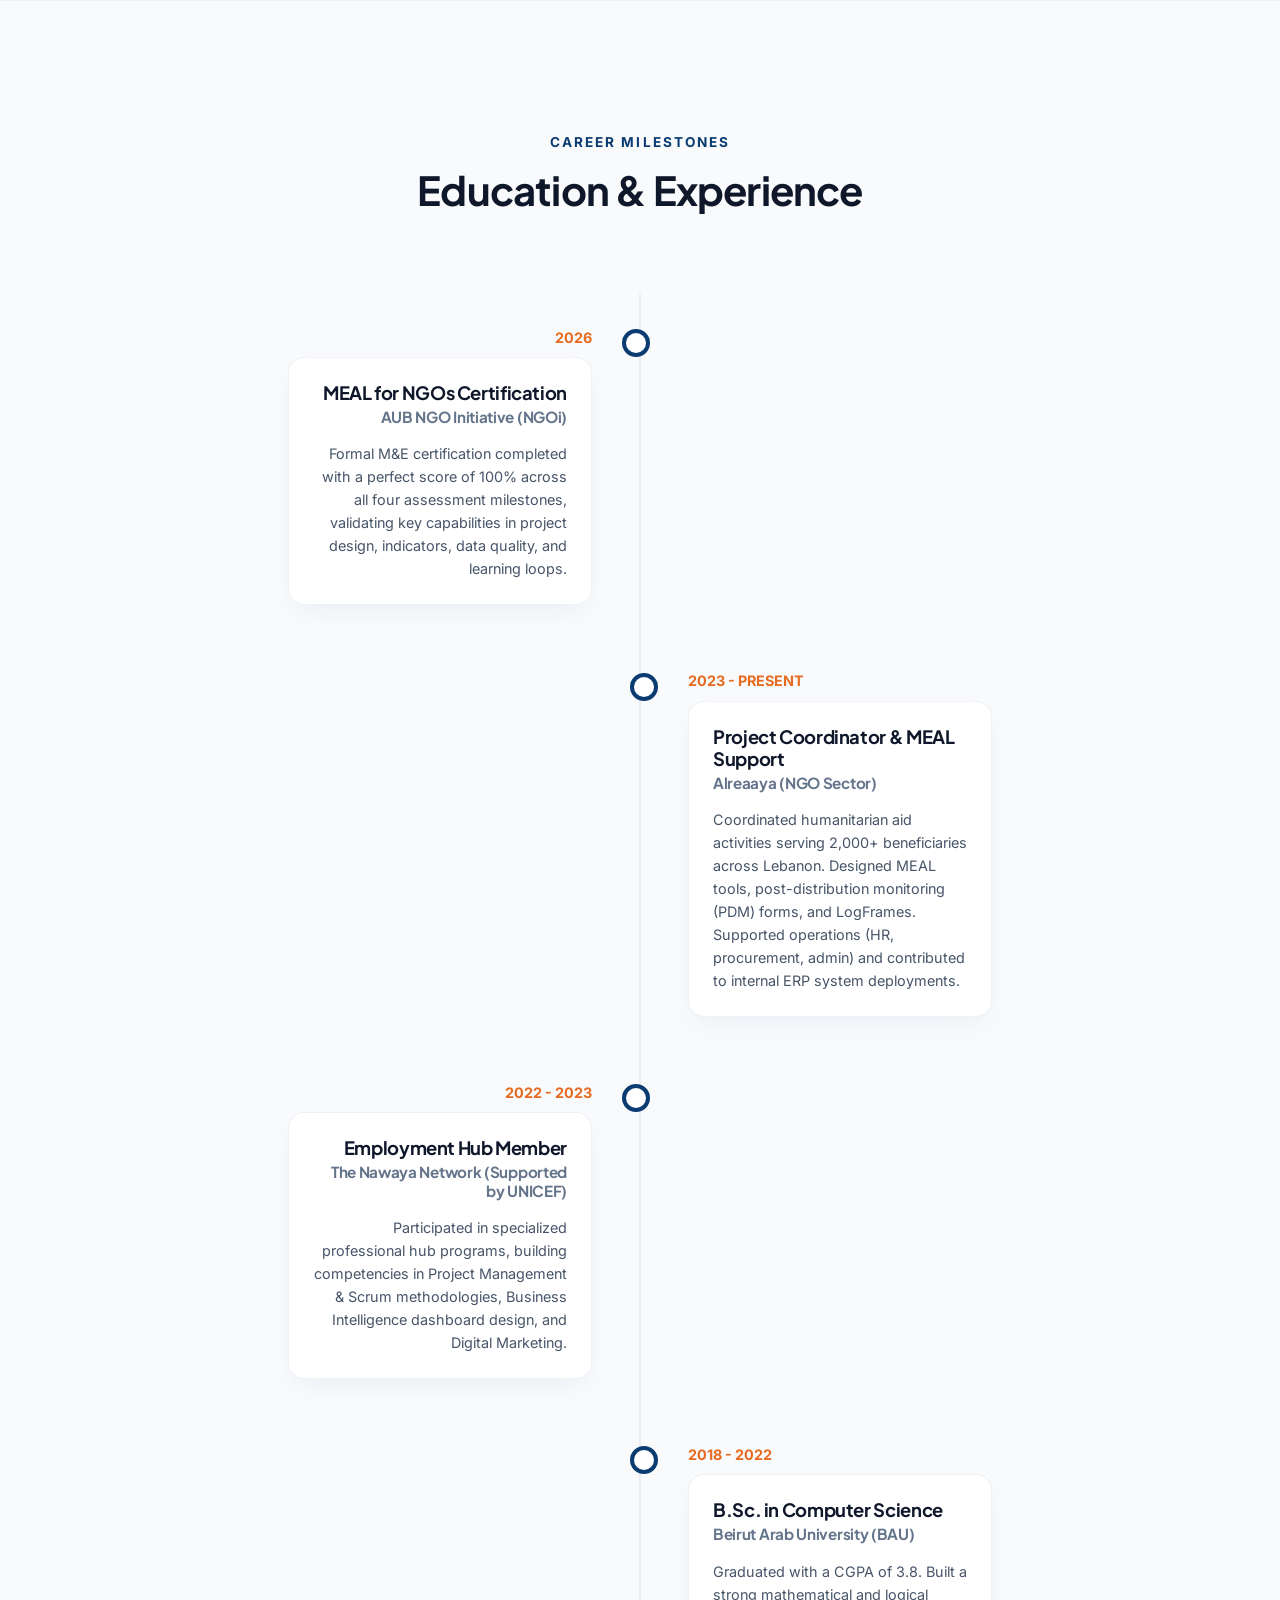
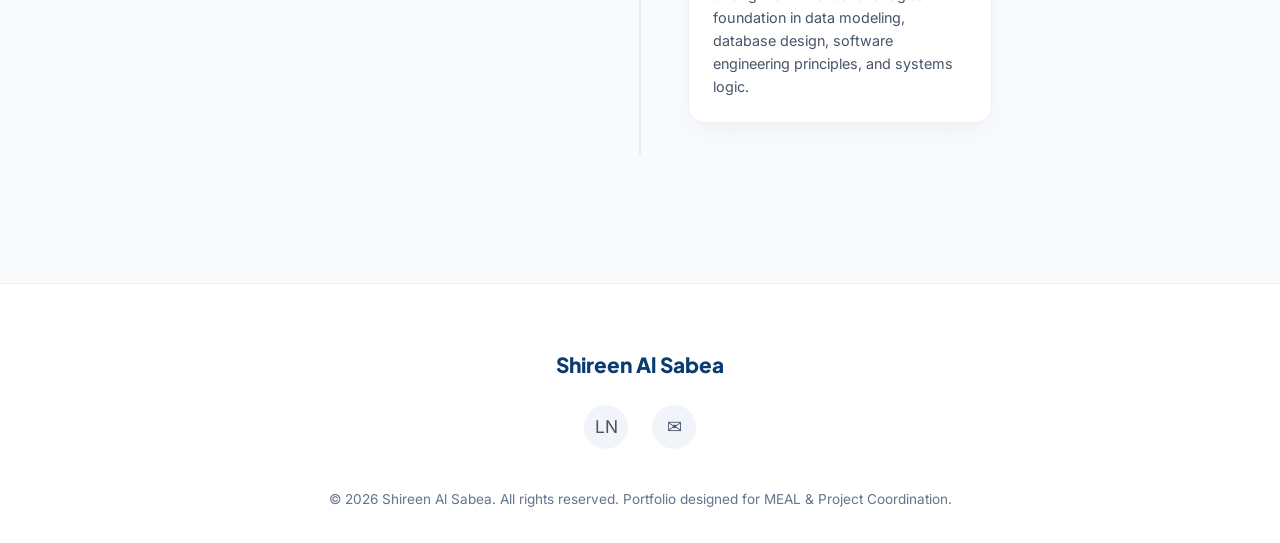
==== commit 5a9c7c60: "Add files via upload" ====
--- a/about.html
+++ b/about.html
@@ -37,7 +37,7 @@
                         </defs>
                     </svg>
                 </div>
-                <span>Shireen Al-Sabea</span>
+                <span>Shireen Al Sabea</span>
             </a>
             
             <nav class="nav-links-wrapper">
@@ -73,7 +73,7 @@
                             <path d="M30,80 Q50,60 70,80" stroke="#ffffff" stroke-width="4"/>
                             <circle cx="50" cy="70" r="5" fill="#ffffff"/>
                         </svg>
-                        <h3 style="font-family: var(--font-heading); font-size: 1.8rem; font-weight: 800; color: #ffffff;">Shireen Al-Sabea</h3>
+                        <h3 style="font-family: var(--font-heading); font-size: 1.8rem; font-weight: 800; color: #ffffff;">Shireen Al Sabea</h3>
                         <p style="color: rgba(255, 255, 255, 0.9); font-size: 0.95rem;">Bridging Systems &amp; Beneficiaries</p>
                     </div>
                 </div>
@@ -239,13 +239,13 @@
     <footer class="footer">
         <div class="container">
             <a href="index.html" class="footer-logo">
-                <span style="color: var(--primary-blue)">Shireen Al-Sabea</span>
+                <span style="color: var(--primary-blue)">Shireen Al Sabea</span>
             </a>
             <ul class="footer-socials">
                 <li><a href="https://www.linkedin.com/in/shireenalsabea" target="_blank" aria-label="LinkedIn">LN</a></li>
                 <li><a href="mailto:sabeashireen@gmail.com" aria-label="Email">✉</a></li>
             </ul>
-            <p class="footer-copyright">&copy; 2026 Shireen Al-Sabea. All rights reserved. Portfolio designed for MEAL &amp; Project Coordination.</p>
+            <p class="footer-copyright">&copy; 2026 Shireen Al Sabea. All rights reserved. Portfolio designed for MEAL &amp; Project Coordination.</p>
         </div>
     </footer>
 
